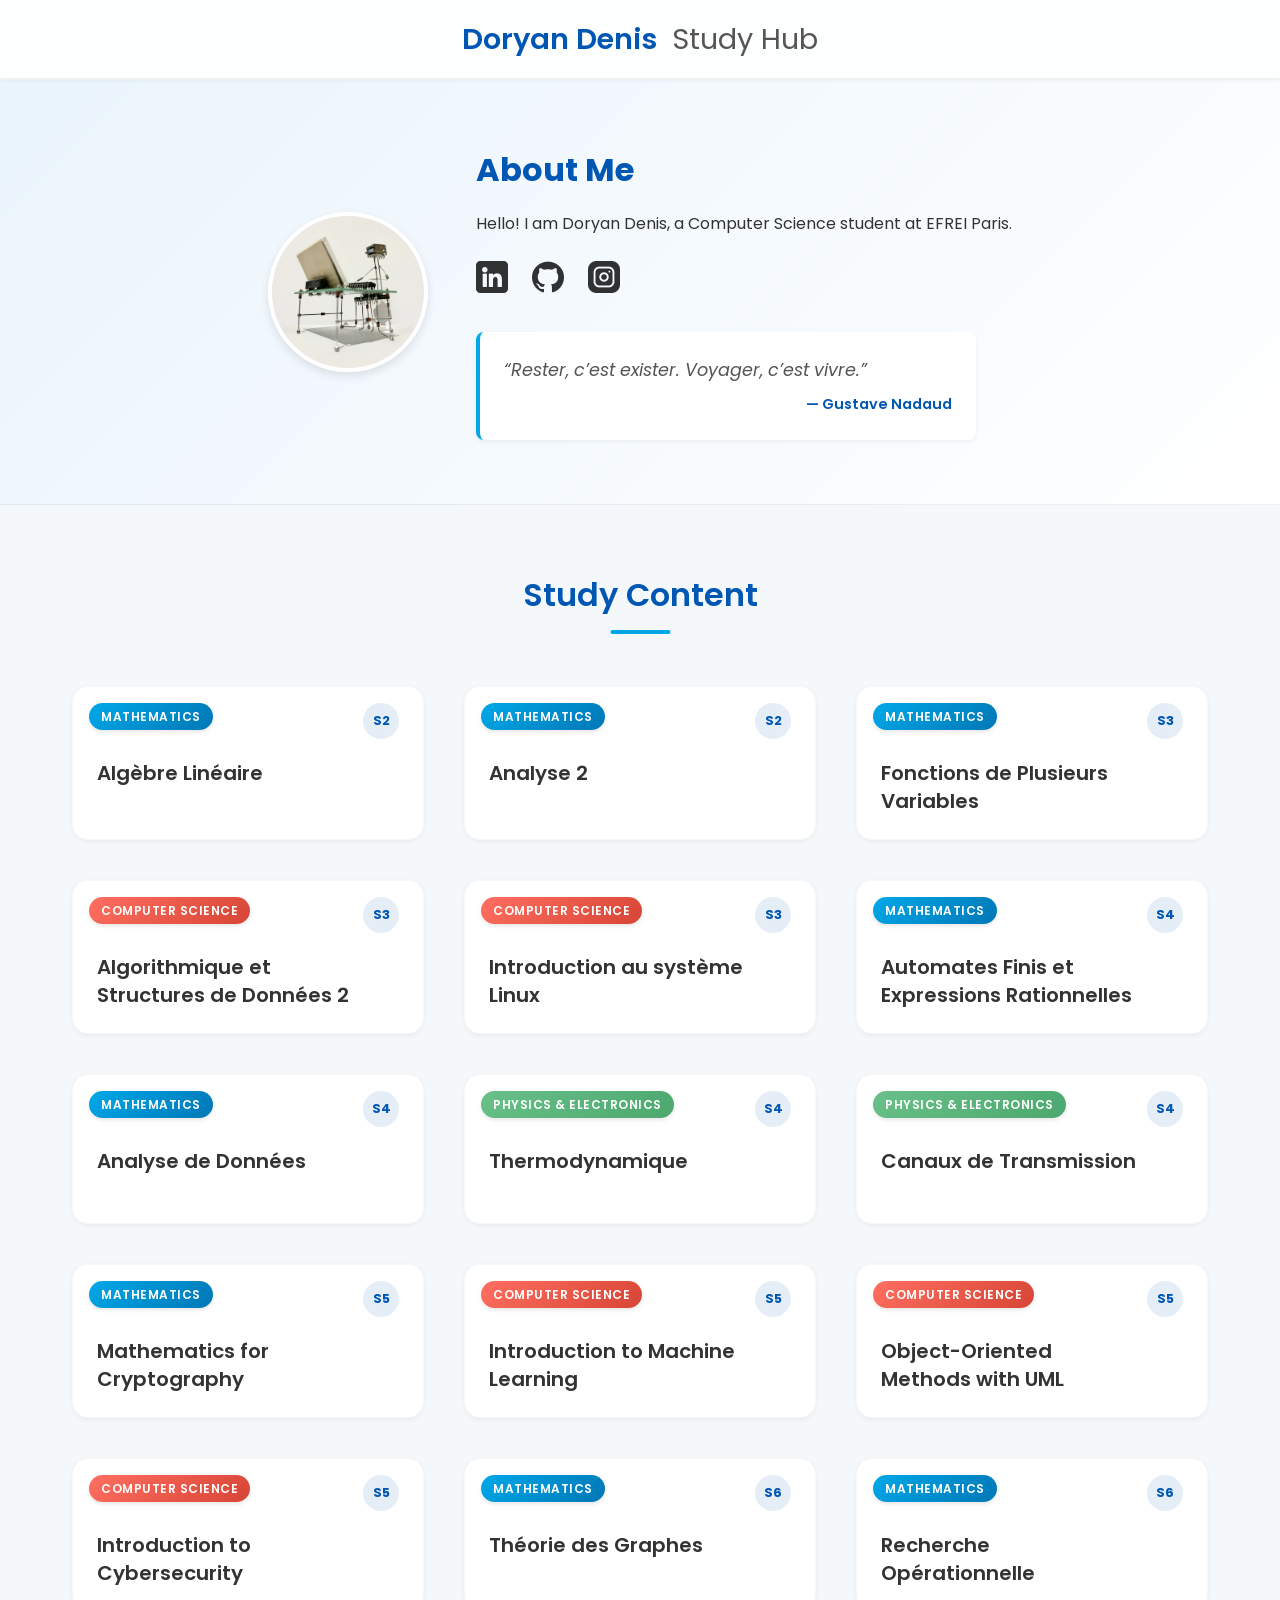
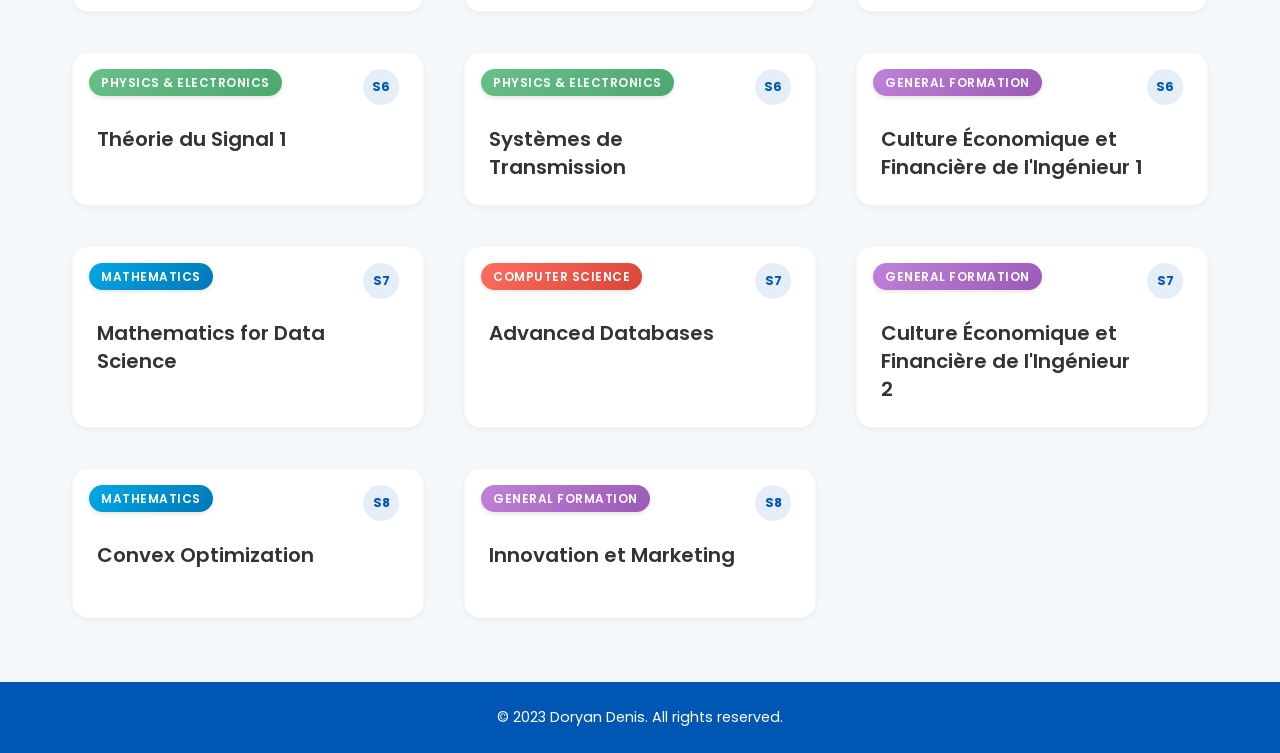
==== index.html @ 66ae6e3f "feat: ajouter la page "Systèmes de Transmission" avec des fiches méthodes et formulaire" ====
<!DOCTYPE html>
<html lang="en">

<head>
    <meta charset="UTF-8">
    <meta name="viewport" content="width=device-width, initial-scale=1.0">
    <title>Doryan Denis | Study Hub</title>
    <link href="https://fonts.googleapis.com/css2?family=Poppins:wght@400;600&display=swap" rel="stylesheet">
    <link rel="stylesheet" href="css/base.css">
    <link rel="stylesheet" href="css/header-footer.css">
    <link rel="stylesheet" href="css/home.css">
    <link rel="icon" type="image/png" href="icons/icon.png">
</head>

<body>
    <!-- Header -->
    <header>
        <h1>
            <a href="index.html" class="header-link">Doryan Denis</a>
            <span> Study Hub</span>
        </h1>
    </header>

    <!-- Main Content Wrapper -->
    <div class="content-wrapper">
        <section class="section about-section">
            <img src="profile-photo.png" alt="Doryan Denis" class="profile-photo">
            <div class="info">
                <h2>About Me</h2>
                <p>Hello! I am Doryan Denis, a Computer Science student at EFREI Paris.</p>
                <div class="social-icons">
                    <a href="https://www.linkedin.com/in/doryan-denis-75b641251/" target="_blank">
                        <img src="icons/linkedin.png" alt="LinkedIn Icon" class="social-icon">
                    </a>
                    <a href="https://github.com/DorDNS" target="_blank">
                        <img src="icons/github.png" alt="GitHub Icon" class="social-icon">
                    </a>
                    <a href="https://www.instagram.com/dor_dns/" target="_blank">
                        <img src="icons/instagram.png" alt="Instagram Icon" class="social-icon">
                    </a>
                </div>
                <div class="quote-container">
                    <p class="quote">“Rester, c’est exister. Voyager, c’est vivre.”</p>
                    <span class="quote-author">— Gustave Nadaud</span>
                </div>
            </div>
        </section>

        <section class="section study-section">
            <h2 style="text-align: center; margin-bottom: 20px;">Study Content</h2>
            <div class="study-cards">
                <!-- Mathematics Section -->
                <div class="study-card">
                    <div class="category-label category-math">Mathematics</div>
                    <span class="semester">S2</span>
                    <div class="content">
                        <h3>Algèbre Linéaire</h3>
                    </div>
                    <a href="pdf/sm202.pdf" target="_blank" class="card-link"></a>
                </div>
                <div class="study-card">
                    <div class="category-label category-math">Mathematics</div>
                    <span class="semester">S2</span>
                    <div class="content">
                        <h3>Analyse 2</h3>
                    </div>
                    <a href="pdf/sm201.pdf" target="_blank" class="card-link"></a>
                </div>
                <div class="study-card">
                    <div class="category-label category-math">Mathematics</div>
                    <span class="semester">S3</span>
                    <div class="content">
                        <h3>Fonctions de Plusieurs Variables</h3>
                    </div>
                    <a href="pdf/sm302.pdf" target="_blank" class="card-link"></a>
                </div>
                <div class="study-card">
                    <div class="category-label category-cs">Computer Science</div>
                    <span class="semester">S3</span>
                    <div class="content">
                        <h3>Algorithmique et Structures de Données 2</h3>
                    </div>
                    <a href="https://dordns.github.io/algo-sdd2/" target="_blank" class="card-link"></a>
                </div>
                <div class="study-card">
                    <div class="category-label category-cs">Computer Science</div>
                    <span class="semester">S3</span>
                    <div class="content">
                        <h3>Introduction au système Linux</h3>
                    </div>
                    <a href="https://dordns.github.io/cours-linux/" target="_blank" class="card-link"></a>
                </div>
                <div class="study-card">
                    <div class="category-label category-math">Mathematics</div>
                    <span class="semester">S4</span>
                    <div class="content">
                        <h3>Automates Finis et Expressions Rationnelles</h3>
                    </div>
                    <a href="pdf/sm402.pdf" target="_blank" class="card-link"></a>
                </div>
                <div class="study-card">
                    <div class="category-label category-math">Mathematics</div>
                    <span class="semester">S4</span>
                    <div class="content">
                        <h3>Analyse de Données</h3>
                    </div>
                    <a href="pdf/sm403.pdf" target="_blank" class="card-link"></a>
                </div>
                <div class="study-card">
                    <div class="category-label category-phy">Physics & Electronics</div>
                    <span class="semester">S4</span>
                    <div class="content">
                        <h3>Thermodynamique</h3>
                    </div>
                    <a href="pdf/sp402.pdf" target="_blank" class="card-link"></a>
                </div>
                <div class="study-card">
                    <div class="category-label category-phy">Physics & Electronics</div>
                    <span class="semester">S4</span>
                    <div class="content">
                        <h3>Canaux de Transmission</h3>
                    </div>
                    <a href="pdf/te403.pdf" target="_blank" class="card-link"></a>
                </div>
                <div class="study-card">
                    <div class="category-label category-math">Mathematics</div>
                    <span class="semester">S5</span>
                    <div class="content">
                        <h3>Mathematics for Cryptography</h3>
                    </div>
                    <a href="pdf/sm503m.pdf" target="_blank" class="card-link"></a>
                </div>
                <div class="study-card">
                    <div class="category-label category-cs">Computer Science</div>
                    <span class="semester">S5</span>
                    <div class="content">
                        <h3>Introduction to Machine Learning</h3>
                    </div>
                    <a href="https://hackmd.io/@DorDNS/SkxwnuaVyx" target="_blank" class="card-link"></a>
                </div>
                <div class="study-card">
                    <div class="category-label category-cs">Computer Science</div>
                    <span class="semester">S5</span>
                    <div class="content">
                        <h3>Object-Oriented Methods with UML</h3>
                    </div>
                    <a href="pdf/ti515m.pdf" target="_blank" class="card-link"></a>
                </div>
                <div class="study-card">
                    <div class="category-label category-cs">Computer Science</div>
                    <span class="semester">S5</span>
                    <div class="content">
                        <h3>Introduction to Cybersecurity</h3>
                    </div>
                    <a href="ti530m.html" class="card-link"></a>
                </div>
                <div class="study-card">
                    <div class="category-label category-math">Mathematics</div>
                    <span class="semester">S6</span>
                    <div class="content">
                        <h3>Théorie des Graphes</h3>
                    </div>
                    <a href="pdf/sm601.pdf" target="_blank" class="card-link"></a>
                </div>
                <div class="study-card">
                    <div class="category-label category-math">Mathematics</div>
                    <span class="semester">S6</span>
                    <div class="content">
                        <h3>Recherche Opérationnelle</h3>
                    </div>
                    <a href="pdf/sm602.pdf" target="_blank" class="card-link"></a>
                </div>
                <div class="study-card">
                    <div class="category-label category-phy">Physics & Electronics</div>
                    <span class="semester">S6</span>
                    <div class="content">
                        <h3>Théorie du Signal 1</h3>
                    </div>
                    <a href="pdf/te601.pdf" target="_blank" class="card-link"></a>
                </div>
                <div class="study-card">
                    <div class="category-label category-phy">Physics & Electronics</div>
                    <span class="semester">S6</span>
                    <div class="content">
                        <h3>Systèmes de Transmission</h3>
                    </div>
                    <a href="te609.html" class="card-link"></a>
                </div>
                <div class="study-card">
                    <div class="category-label category-gf">General Formation</div>
                    <span class="semester">S6</span>
                    <div class="content">
                        <h3>Culture Économique et Financière de l'Ingénieur 1</h3>
                    </div>
                    <a href="pdf/fe607.pdf" target="_blank" class="card-link"></a>
                </div>
                <div class="study-card">
                    <div class="category-label category-math">Mathematics</div>
                    <span class="semester">S7</span>
                    <div class="content">
                        <h3>Mathematics for Data Science</h3>
                    </div>
                    <a href="st2mds.html" class="card-link"></a>
                </div>
                <div class="study-card">
                    <div class="category-label category-cs">Computer Science</div>
                    <span class="semester">S7</span>
                    <div class="content">
                        <h3>Advanced Databases</h3>
                    </div>
                    <a href="pdf/st2adb.pdf" target="_blank" class="card-link"></a>
                </div>
                <div class="study-card">
                    <div class="category-label category-gf">General Formation</div>
                    <span class="semester">S7</span>
                    <div class="content">
                        <h3>Culture Économique et Financière de l'Ingénieur 2</h3>
                    </div>
                    <a href="pdf/fe2gfi2.pdf" target="_blank" class="card-link"></a>
                </div>
                <div class="study-card">
                    <div class="category-label category-math">Mathematics</div>
                    <span class="semester">S8</span>
                    <div class="content">
                        <h3>Convex Optimization</h3>
                    </div>
                    <a href="pdf/st2cxo.pdf" target="_blank" class="card-link"></a>
                </div>
                <div class="study-card">
                    <div class="category-label category-gf">General Formation</div>
                    <span class="semester">S8</span>
                    <div class="content">
                        <h3>Innovation et Marketing</h3>
                    </div>
                    <a href="innov-marketing.html" class="card-link"></a>
                </div>
        </section>
    </div>

    <!-- Footer -->
    <footer>
        <p>&copy; 2023 Doryan Denis. All rights reserved.</p>
    </footer>
    <script src="js/scripts.js"></script>
</body>

</html>
---- css/base.css ----
/* Global Reset */
*,
*::before,
*::after {
    box-sizing: border-box;
}

:root {
    /* Color Palette */
    --primary-color: #0056b3;
    --primary-hover: #004494;
    --secondary-color: #00a8e8;
    --accent-color: #ffcc00;
    --text-color: #333333;
    --text-light: #555555;
    --bg-color: #f4f8fb;
    --card-bg: #ffffff;
    --shadow-sm: 0 2px 5px rgba(0, 0, 0, 0.05);
    --shadow-md: 0 4px 10px rgba(0, 0, 0, 0.1);
    --shadow-lg: 0 10px 20px rgba(0, 0, 0, 0.15);
    --font-main: 'Poppins', sans-serif;
    --transition-speed: 0.3s;
}

html,
body {
    margin: 0;
    padding: 0;
    font-family: var(--font-main);
    line-height: 1.6;
    color: var(--text-color);
    background-color: var(--bg-color);
    -webkit-font-smoothing: antialiased;
    -moz-osx-font-smoothing: grayscale;
}

/* Links */
a {
    color: inherit;
    text-decoration: none;
    transition: color var(--transition-speed);
}

a:hover {
    color: var(--primary-color);
}

/* Utility Classes */
.flex-center {
    display: flex;
    justify-content: center;
    align-items: center;
}

/* Global Card Styles */
.study-cards {
    display: grid;
    grid-template-columns: repeat(auto-fit, minmax(280px, 1fr));
    gap: 2.5rem;
    margin-top: 2rem;
}

.study-card {
    background: var(--card-bg);
    border-radius: 16px;
    box-shadow: var(--shadow-sm);
    overflow: hidden;
    position: relative;
    transition: all var(--transition-speed);
    padding-top: 3rem;
    /* Added space for category label */
    border: 1px solid rgba(0, 0, 0, 0.03);
}

.study-card:hover {
    transform: translateY(-8px);
    box-shadow: var(--shadow-lg);
}

/* Category Label */
.category-label {
    position: absolute;
    top: 1rem;
    left: 1rem;
    padding: 4px 12px;
    font-size: 0.75rem;
    font-weight: 600;
    text-transform: uppercase;
    letter-spacing: 0.5px;
    color: #fff;
    background: var(--secondary-color);
    border-radius: 20px;
    z-index: 1;
    box-shadow: 0 2px 4px rgba(0, 0, 0, 0.1);
}

.category-math {
    background: linear-gradient(135deg, #00a8e8, #0077b6);
}

.category-cs {
    background: linear-gradient(135deg, #ff6f61, #d64535);
}

.category-phy {
    background: linear-gradient(135deg, #69c089, #4ca86e);
}

.category-gf {
    background: linear-gradient(135deg, #c083d8, #9b59b6);
}

.study-card .content {
    display: flex;
    /* Enables flexbox */
    align-items: flex-start;
    justify-content: space-between;
    padding: 1.5rem;
    position: relative;
    /* Ensures proper positioning for absolute elements */
    min-height: 100px;
}

.study-card .content h3 {
    margin: 0;
    /* Removes default margins */
    font-size: 1.25rem;
    font-weight: 600;
    text-align: left;
    word-wrap: break-word;
    /* Ensures long titles wrap instead of overlapping */
    color: var(--text-color);
    line-height: 1.4;
    padding-right: 2.5rem;
    /* Make space for the semester badge */
}

.study-card .semester {
    position: absolute;
    top: 1rem;
    right: 1.5rem;
    background: rgba(0, 86, 179, 0.1);
    color: var(--primary-color);
    border-radius: 50%;
    width: 36px;
    height: 36px;
    display: flex;
    align-items: center;
    justify-content: center;
    font-size: 0.8rem;
    font-weight: 700;
    z-index: 2;
    /* Ensures it stays on top */
}

/* Response Images */
img {
    max-width: 100%;
    height: auto;
}

/* Mobile Adjustments */
@media (max-width: 550px) {

    /* Increased breakpoint for better safety */
    .study-cards {
        grid-template-columns: 1fr;
        /* Force single column on smaller screens */
        gap: 1.5rem;
        padding-right: 5px;
        /* Prevention of edge touching */
    }

    .category-label {
        font-size: 0.65rem;
        padding: 3px 10px;
    }

    .study-card .semester {
        width: 30px;
        height: 30px;
        font-size: 0.7rem;
        top: 0.8rem;
        /* Slight adjustment */
        right: 0.8rem;
    }
}

/* Make the card clickable */
.card-link {
    position: absolute;
    top: 0;
    left: 0;
    right: 0;
    bottom: 0;
    z-index: 2;
}
---- css/header-footer.css ----
/* Ensure body and html take the full height of the viewport */
html,
body {
    height: 100%;
    margin: 0;
    display: flex;
    flex-direction: column;
    /* Arrange body children in a column */
}

/* Main content wrapper to stretch and push footer down */
.content-wrapper {
    flex: 1;
    /* Pushes the footer to the bottom */
    padding-top: 80px;
    /* Offset for fixed header */
}

header {
    background: rgba(255, 255, 255, 0.8);
    /* Glassmorphism base */
    backdrop-filter: blur(10px);
    /* Blur effect */
    -webkit-backdrop-filter: blur(10px);
    /* Safari support */
    color: var(--primary-color);
    padding: 1rem 0;
    text-align: center;
    font-family: var(--font-main);
    box-shadow: var(--shadow-sm);
    position: fixed;
    /* Sticky header */
    top: 0;
    left: 0;
    width: 100%;
    z-index: 1000;
    transition: background 0.3s, box-shadow 0.3s;
}

header h1 {
    font-size: 1.8rem;
    font-weight: 600;
    margin: 0;
    color: var(--primary-color);
}

header h1 span {
    font-weight: 400;
    display: inline-block;
    margin-left: 0.5rem;
    color: var(--text-light);
}

.header-link {
    color: inherit;
    text-decoration: none;
    transition: color var(--transition-speed);
}

.header-link:hover {
    color: var(--primary-hover);
}

@media (max-width: 480px) {
    header {
        padding: 0.8rem 0;
    }

    header h1 {
        font-size: 1.4rem;
    }
}


footer {
    background: var(--primary-color);
    color: #fff;
    text-align: center;
    padding: 1.5rem 0;
    margin-top: auto;
    font-size: 0.9rem;
    position: relative;
}
---- css/home.css ----
/* General Reset */
body,
h1,
h2,
h3,
p,
img,
a {
    margin: 0;
    padding: 0;
    box-sizing: border-box;
}

/* Body Styling */
body {
    font-family: var(--font-main);
    line-height: 1.6;
    color: var(--text-color);
    background-color: var(--bg-color);
    margin: 0;
    display: flex;
    flex-direction: column;
    min-height: 100vh;
}


/* About Section */
.about-section {
    display: flex;
    align-items: center;
    justify-content: center;
    padding: 4rem 2rem;
    background: linear-gradient(135deg, #eaf4fc 0%, #ffffff 100%);
    border-bottom: 1px solid rgba(0, 0, 0, 0.05);
    animation: fadeIn 1s ease-out;
}

/* Profile photo styling (specific) */
.profile-photo {
    width: 160px;
    height: 160px;
    border-radius: 50%;
    margin-right: 3rem;
    box-shadow: var(--shadow-md);
    border: 4px solid #fff;
    transition: transform var(--transition-speed);
}

.profile-photo:hover {
    transform: scale(1.05);
}


.about-section .info {
    max-width: 600px;
}

.about-section h2 {
    font-size: 2rem;
    margin-bottom: 1rem;
    color: var(--primary-color);
}

/* Social Icons Container */
.social-icons {
    display: flex;
    gap: 1.5rem;
    /* Space between icons */
    margin-top: 1.5rem;
}

/* Social Icon Images */
.social-icon {
    width: 32px;
    /* Fixed width */
    height: 32px;
    /* Fixed height */
    object-fit: contain;
    /* Ensure the content fits inside the square */
    background: transparent;
    /* Ensure no background styling is applied */
    transition: transform var(--transition-speed), filter var(--transition-speed);
    opacity: 0.8;
}

/* Hover Effect */
.social-icon:hover {
    transform: translateY(-3px);
    /* Slight lift effect */
    filter: brightness(1.1);
    opacity: 1;
}


/* Quote Container Styling */
.quote-container {
    margin-top: 2rem;
    padding: 1.5rem;
    background-color: #fff;
    border-left: 4px solid var(--secondary-color);
    border-radius: 8px;
    font-family: var(--font-main);
    box-shadow: var(--shadow-sm);
    max-width: 500px;
}

.quote-container .quote {
    margin: 0;
    font-size: 1.1rem;
    font-style: italic;
    color: var(--text-light);
    line-height: 1.6;
}

.quote-container .quote-author {
    display: block;
    text-align: right;
    margin-top: 0.5rem;
    font-size: 0.9rem;
    font-weight: 600;
    color: var(--primary-color);
}


/* Study Section */
.study-section {
    flex: 1;
    padding: 4rem 2rem;
    max-width: 1200px;
    margin: 0 auto;
    width: 100%;
    animation: slideUp 1s ease-out;
}

.study-section h2 {
    color: var(--primary-color);
    text-align: center;
    margin-bottom: 3rem;
    font-weight: 600;
    font-size: 2rem;
    position: relative;
    display: inline-block;
    left: 50%;
    transform: translateX(-50%);
}

.study-section h2::after {
    content: '';
    display: block;
    width: 60px;
    height: 4px;
    background: var(--secondary-color);
    margin: 10px auto 0;
    border-radius: 2px;
}

/* Animations */
@keyframes fadeIn {
    from {
        opacity: 0;
    }

    to {
        opacity: 1;
    }
}

@keyframes slideUp {
    from {
        opacity: 0;
        transform: translateY(20px);
    }

    to {
        opacity: 1;
        transform: translateY(0);
    }
}

/* Responsive Adjustments */
@media (max-width: 768px) {
    .about-section {
        flex-direction: column;
        text-align: center;
        padding: 3rem 1.5rem;
    }

    .study-section {
        padding: 2rem 1rem;
    }

    .profile-photo {
        margin-right: 0;
        margin-bottom: 1.5rem;
    }

    .social-icons {
        justify-content: center;
    }

    .quote-container {
        margin: 2rem auto 0;
    }
}
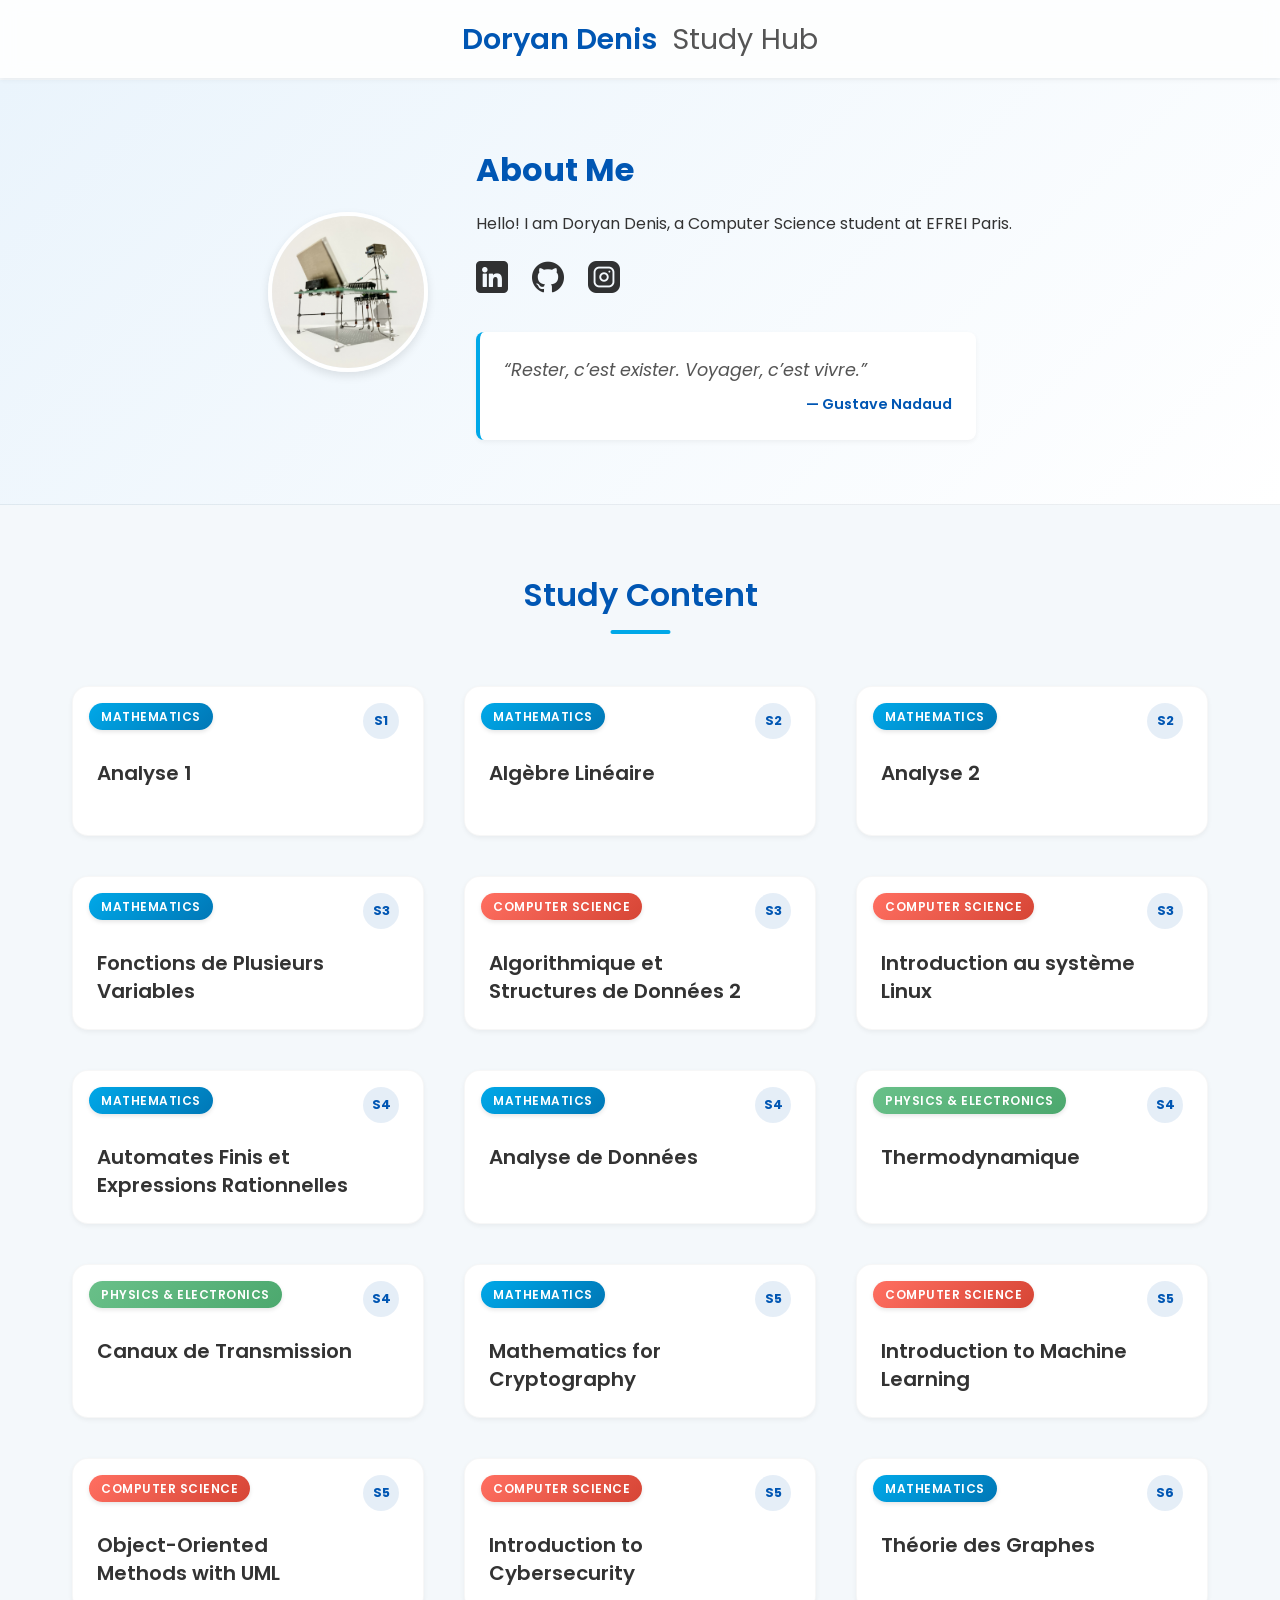
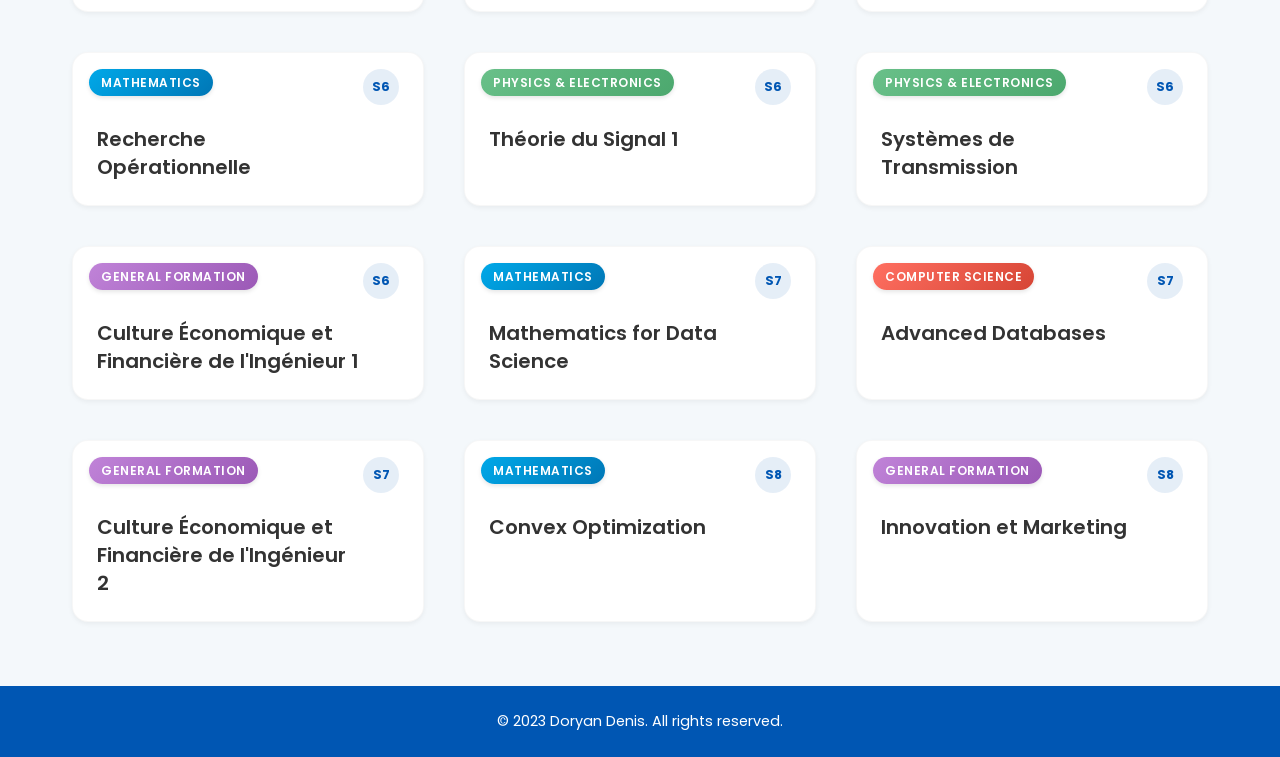
==== commit ead618db: "feat: ajouter la section "Analyse 1" en Mathématiques avec lien vers le PDF" ====
--- a/index.html
+++ b/index.html
@@ -50,6 +50,14 @@
             <h2 style="text-align: center; margin-bottom: 20px;">Study Content</h2>
             <div class="study-cards">
                 <!-- Mathematics Section -->
+                 <div class="study-card">
+                    <div class="category-label category-math">Mathematics</div>
+                    <span class="semester">S1</span>
+                    <div class="content">
+                        <h3>Analyse 1</h3>
+                    </div>
+                    <a href="pdf/sm101.pdf" target="_blank" class="card-link"></a>
+                </div>
                 <div class="study-card">
                     <div class="category-label category-math">Mathematics</div>
                     <span class="semester">S2</span>
@@ -104,7 +112,7 @@
                     <div class="content">
                         <h3>Analyse de Données</h3>
                     </div>
-                    <a href="pdf/sm403.pdf" target="_blank" class="card-link"></a>
+                    <a href="sm403.html" class="card-link"></a>
                 </div>
                 <div class="study-card">
                     <div class="category-label category-phy">Physics & Electronics</div>
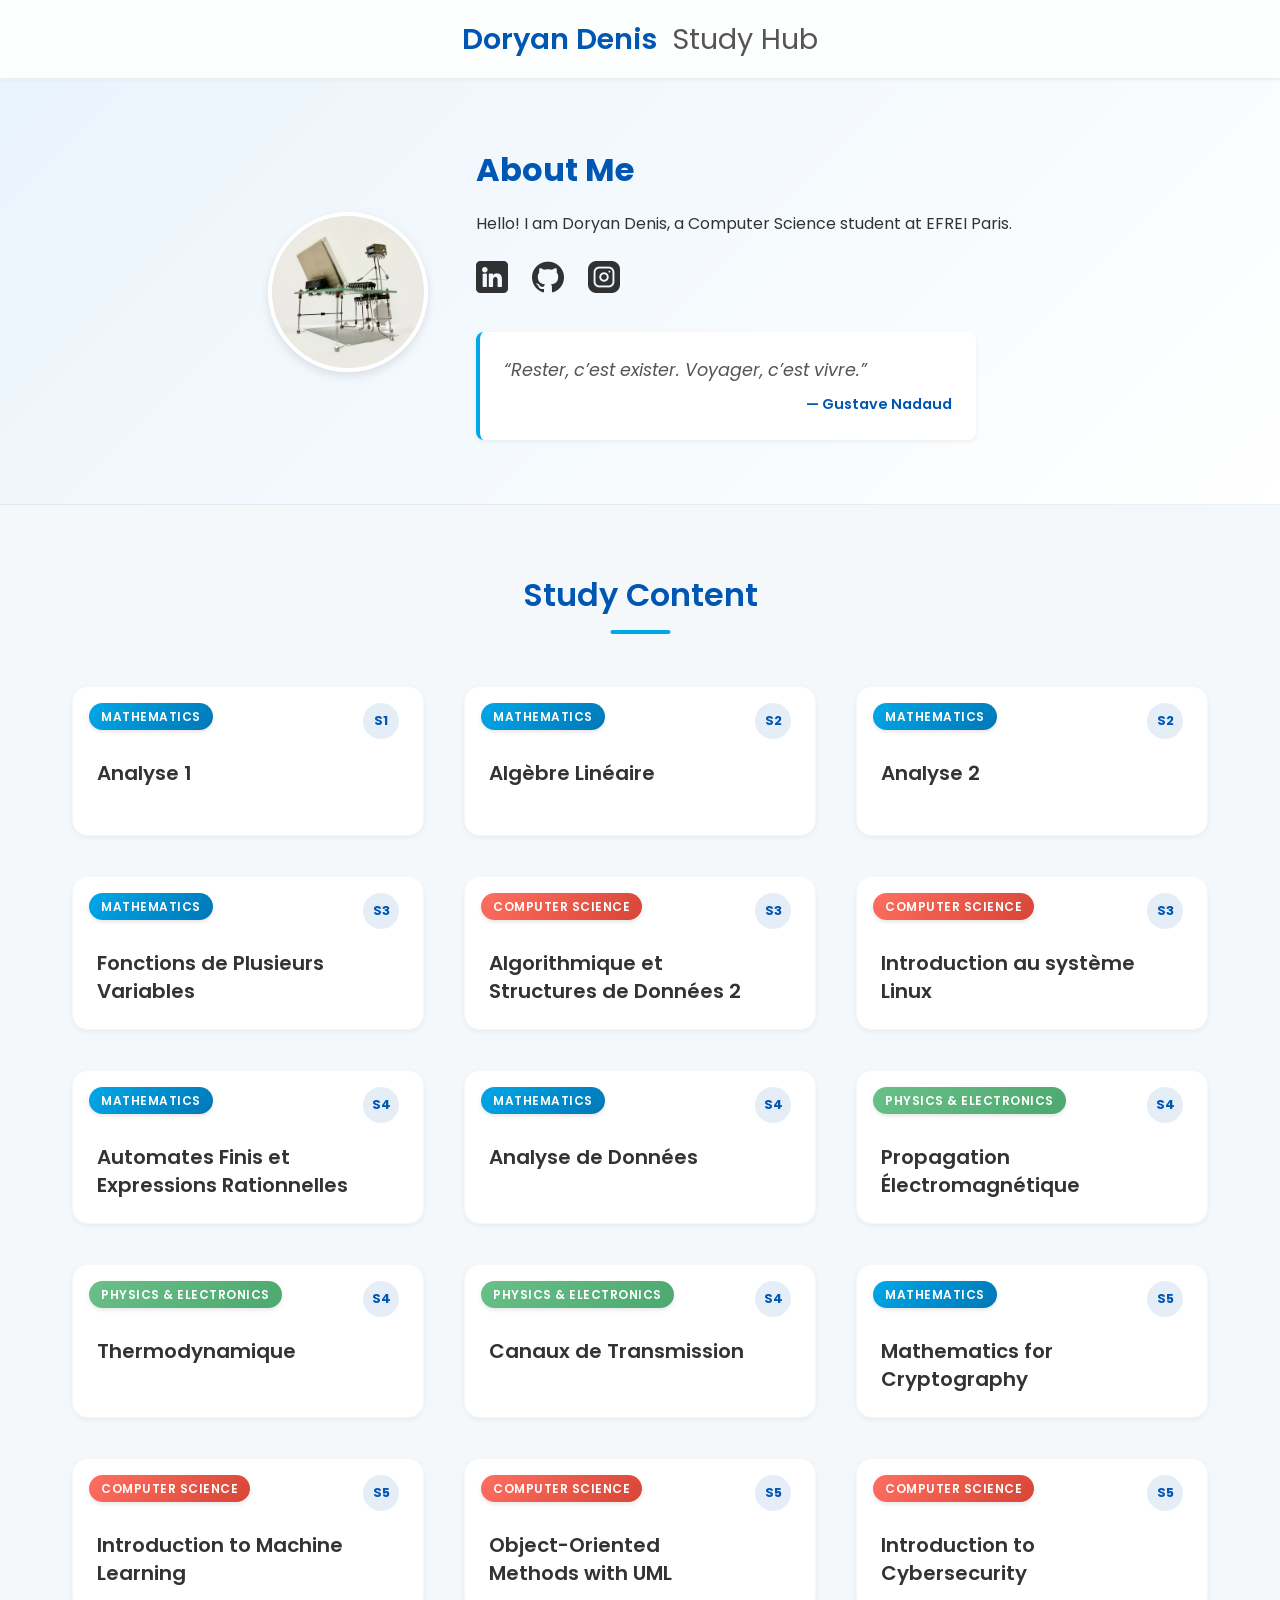
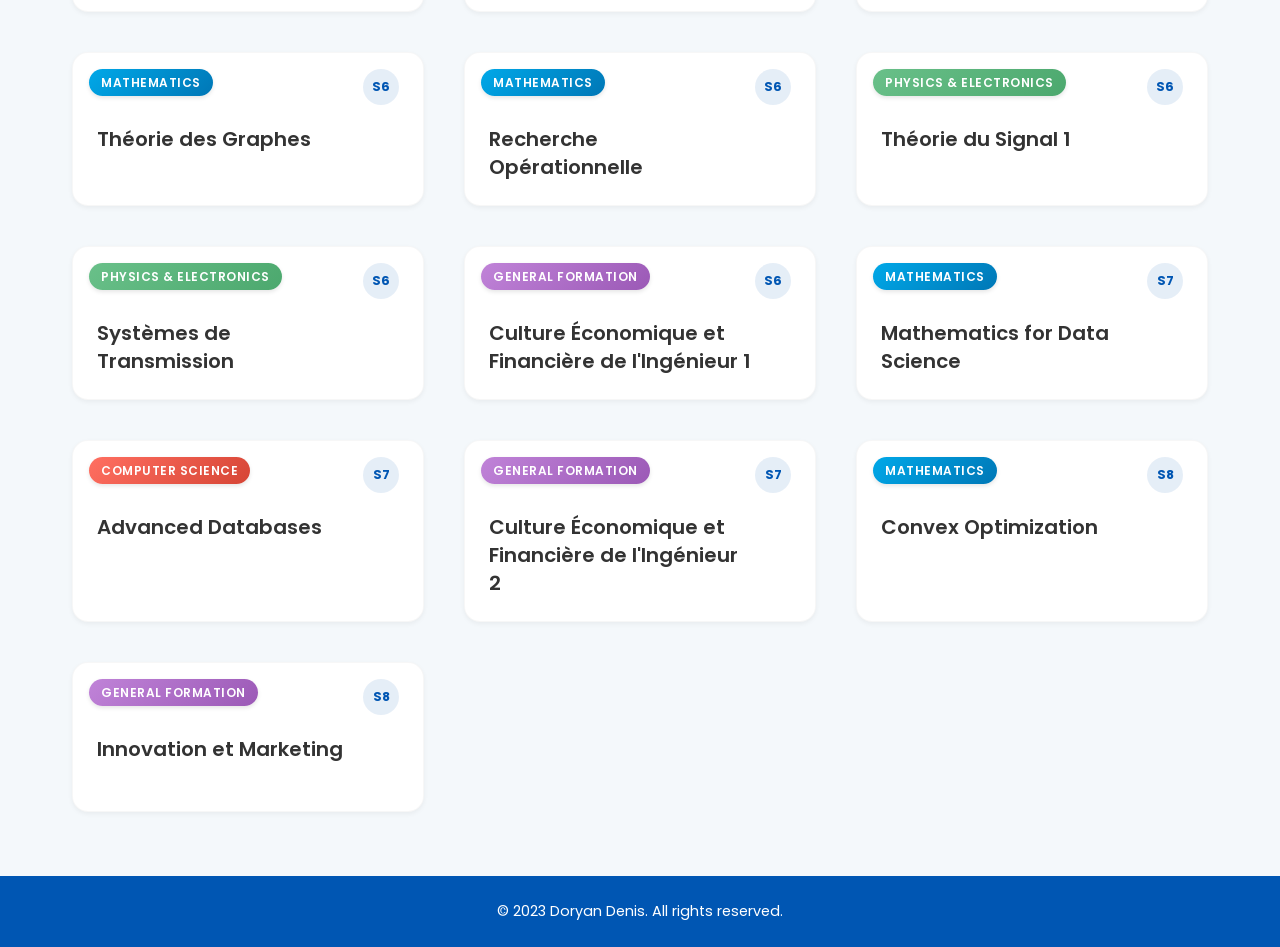
==== commit 3378da4f: "feat: ajouter une carte d'étude pour "Propagation Électromagnétique" en Physique avec lien vers le P" ====
--- a/index.html
+++ b/index.html
@@ -118,6 +118,14 @@
                     <div class="category-label category-phy">Physics & Electronics</div>
                     <span class="semester">S4</span>
                     <div class="content">
+                        <h3>Propagation Électromagnétique</h3>
+                    </div>
+                    <a href="pdf/sp401.pdf" target="_blank" class="card-link"></a>
+                </div>
+                <div class="study-card">
+                    <div class="category-label category-phy">Physics & Electronics</div>
+                    <span class="semester">S4</span>
+                    <div class="content">
                         <h3>Thermodynamique</h3>
                     </div>
                     <a href="pdf/sp402.pdf" target="_blank" class="card-link"></a>
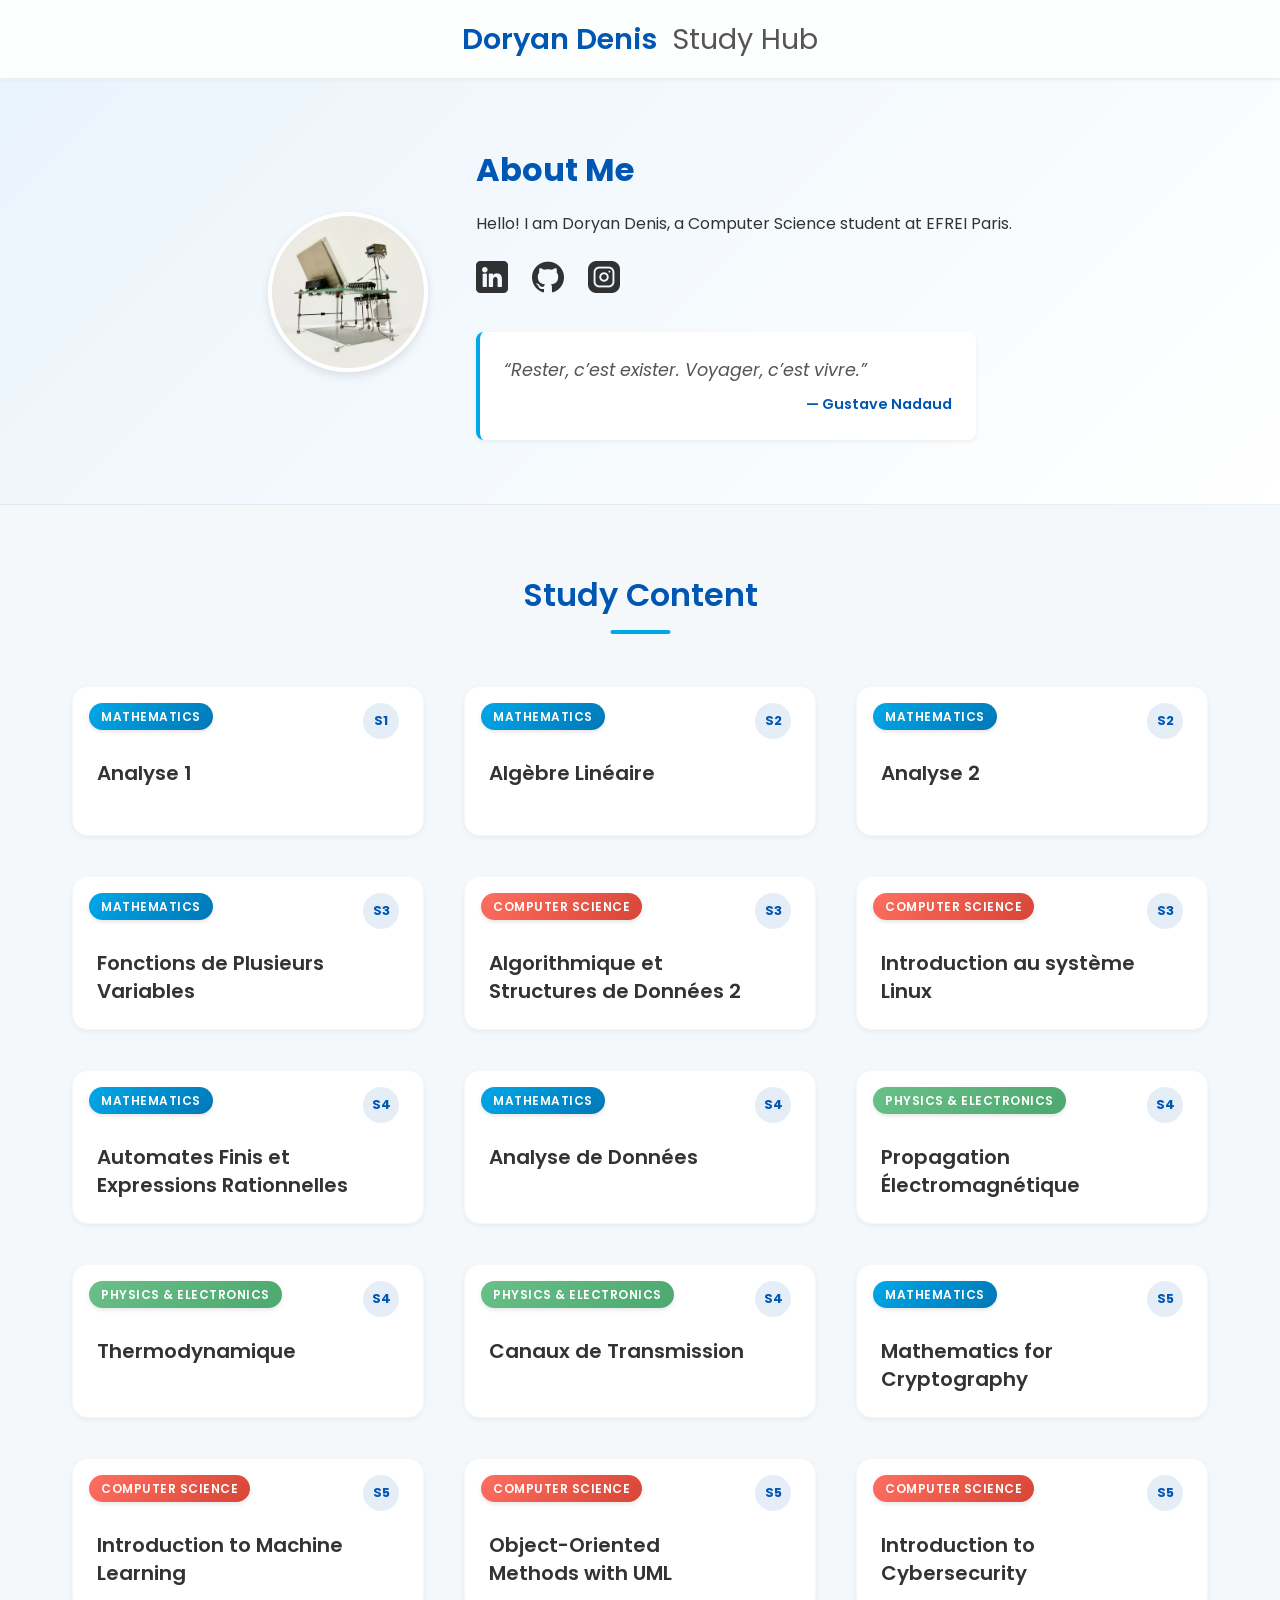
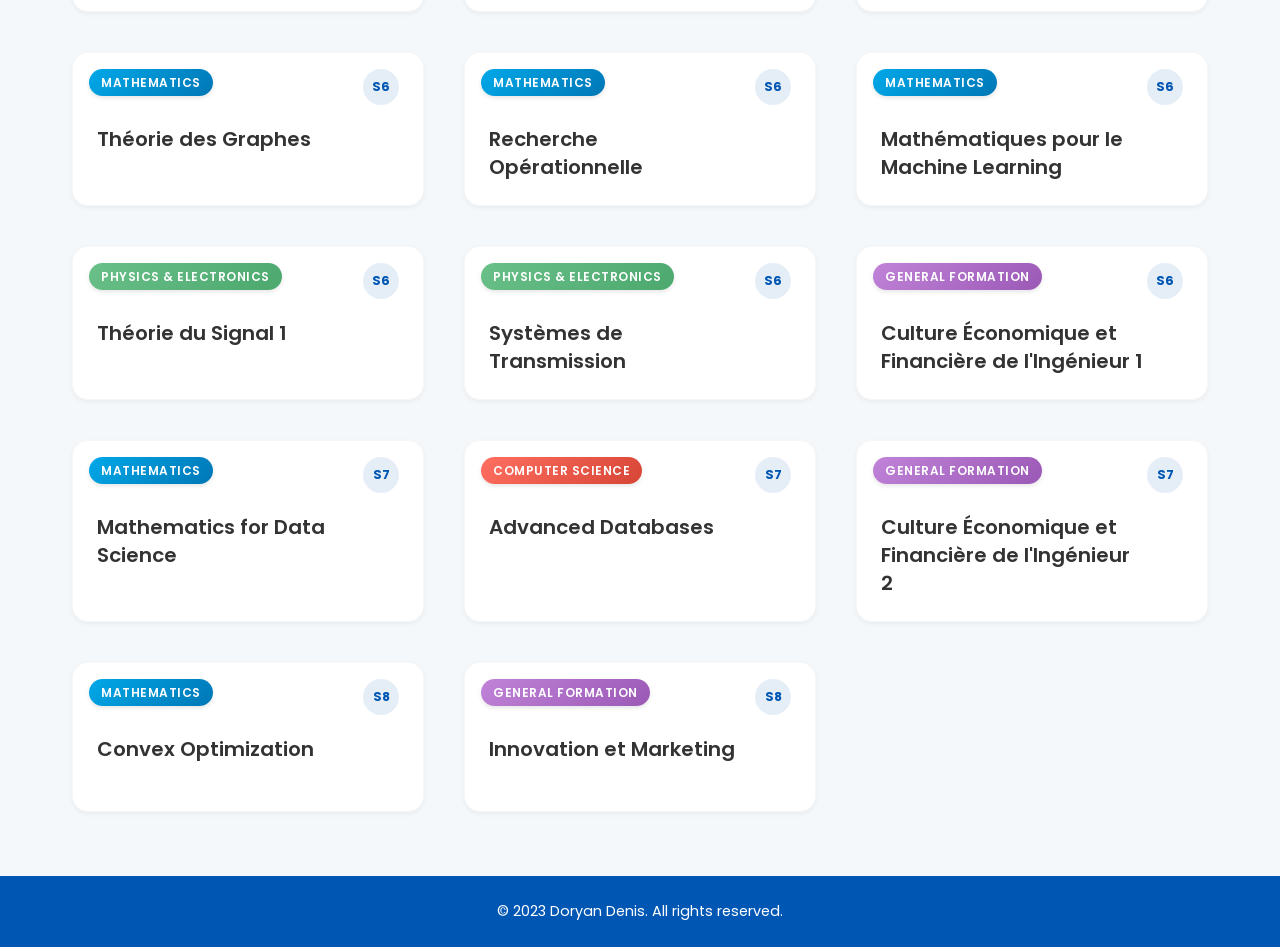
==== commit 3d7695dd: "feat: ajouter une carte d'étude pour "Mathématiques pour le Machine Learning" avec lien vers le PDF" ====
--- a/index.html
+++ b/index.html
@@ -187,6 +187,14 @@
                     <a href="pdf/sm602.pdf" target="_blank" class="card-link"></a>
                 </div>
                 <div class="study-card">
+                    <div class="category-label category-math">Mathematics</div>
+                    <span class="semester">S6</span>
+                    <div class="content">
+                        <h3>Mathématiques pour le Machine Learning</h3>
+                    </div>
+                    <a href="pdf/sm604.pdf" target="_blank" class="card-link"></a>
+                </div>
+                <div class="study-card">
                     <div class="category-label category-phy">Physics & Electronics</div>
                     <span class="semester">S6</span>
                     <div class="content">
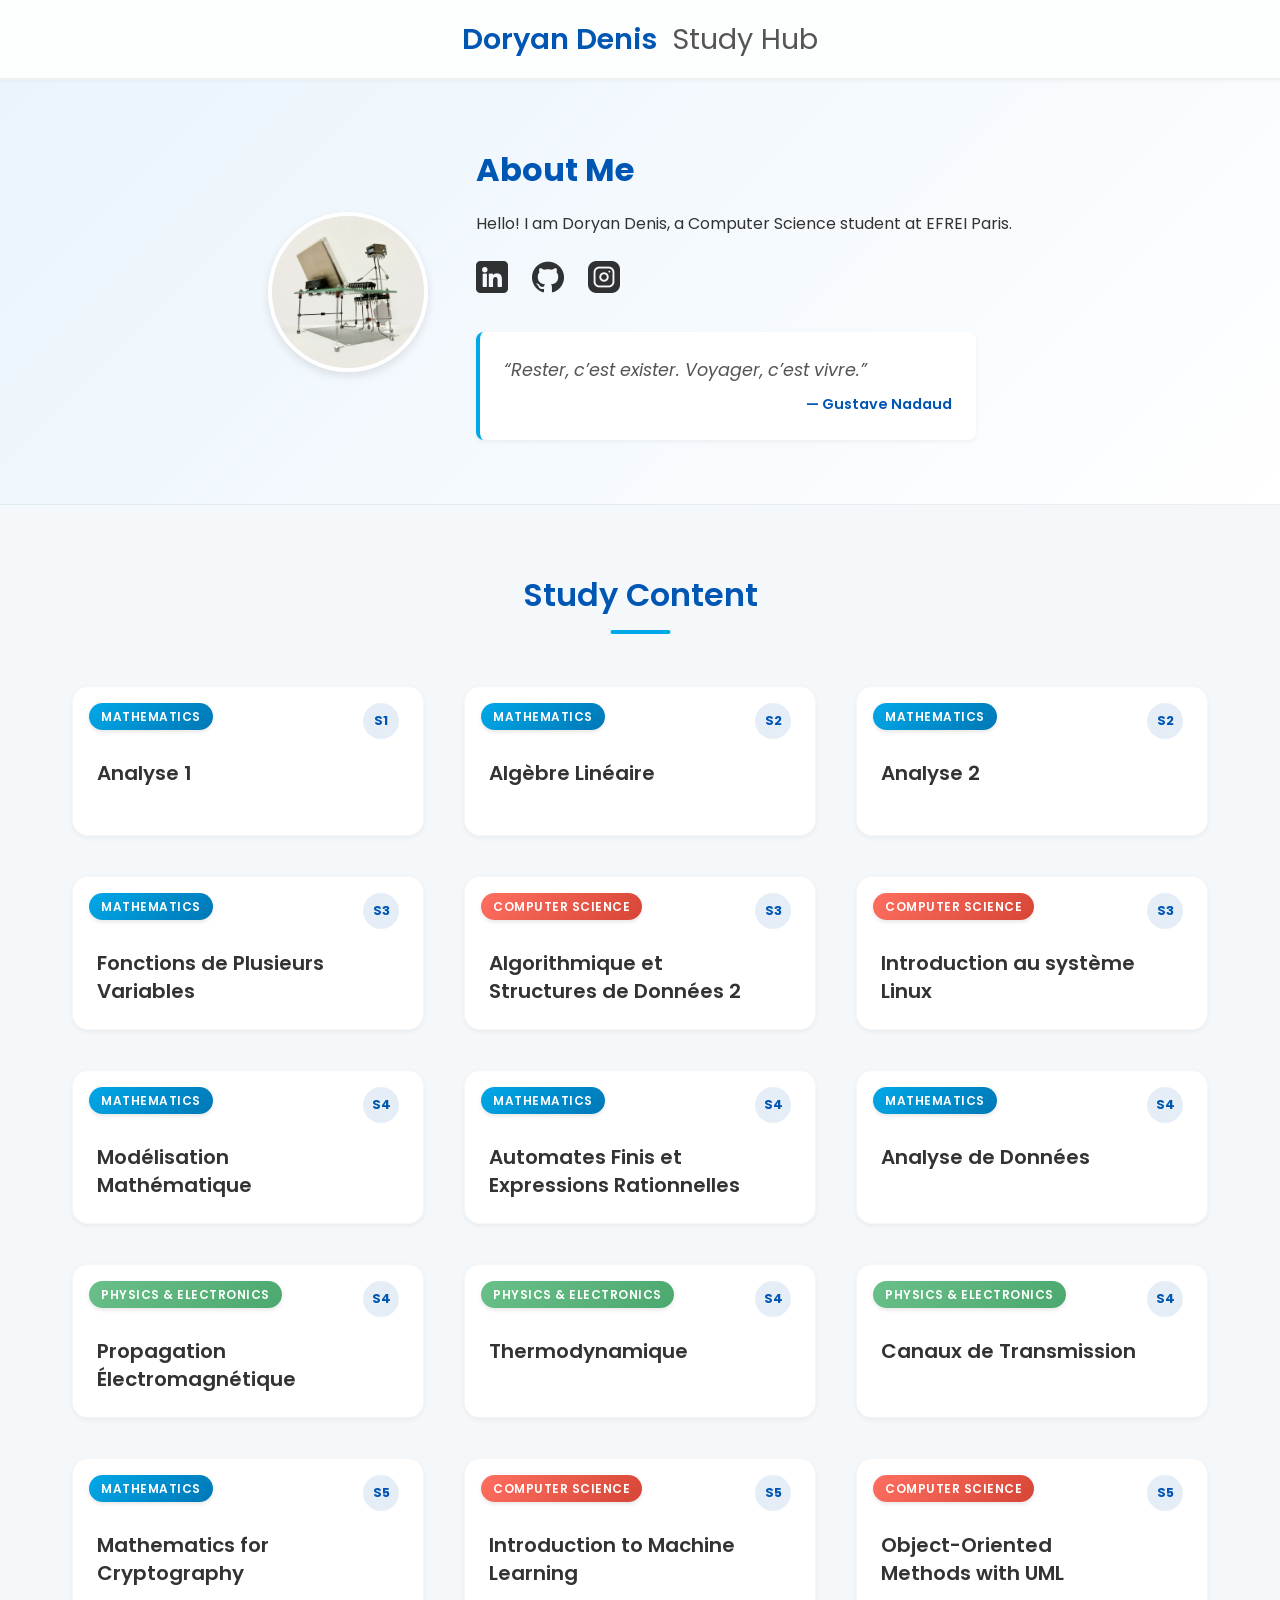
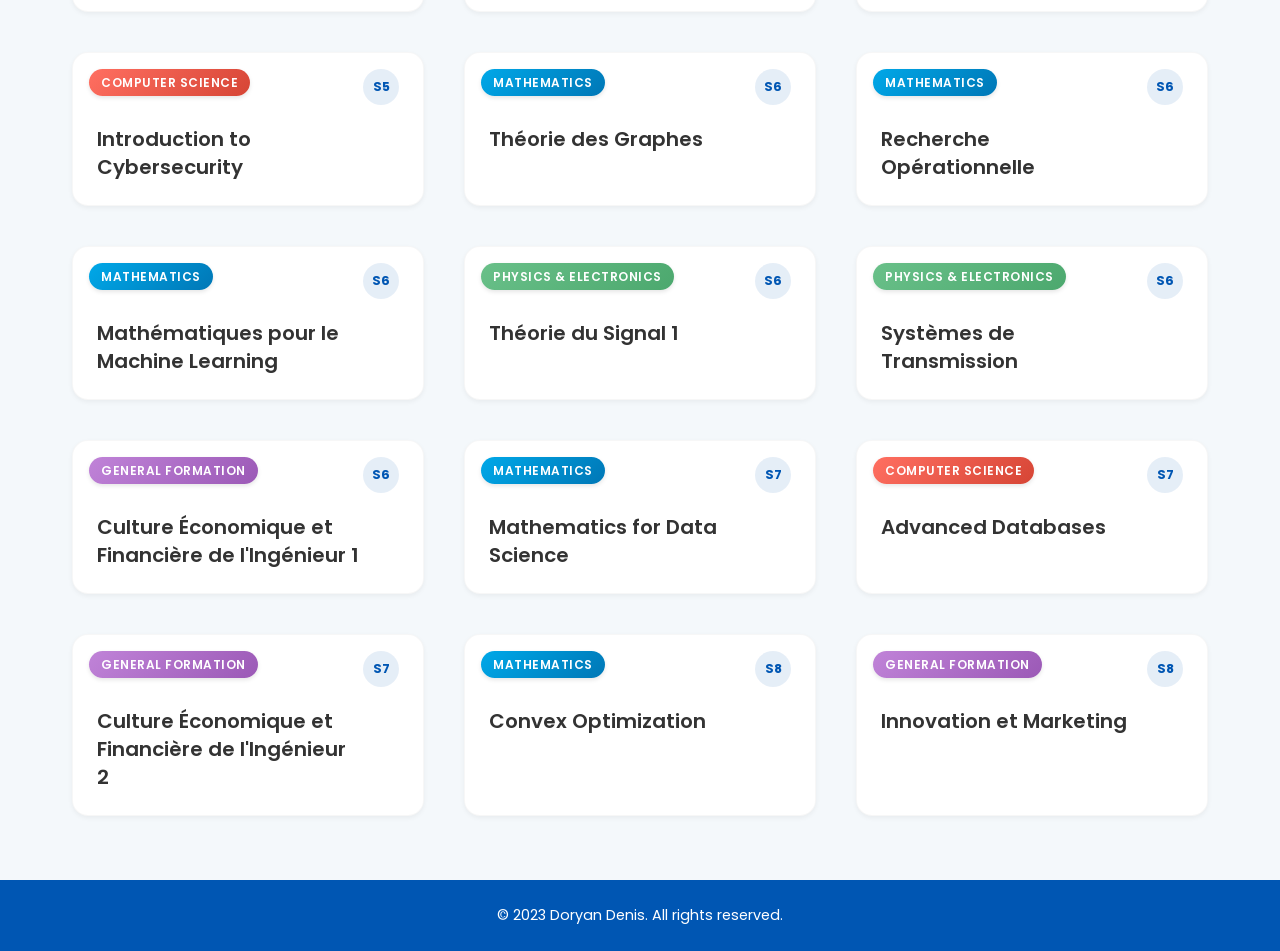
==== commit f6732409: "feat: ajouter une carte d'étude pour "Modélisation Mathématique" avec lien vers le PDF" ====
--- a/index.html
+++ b/index.html
@@ -102,6 +102,14 @@
                     <div class="category-label category-math">Mathematics</div>
                     <span class="semester">S4</span>
                     <div class="content">
+                        <h3>Modélisation Mathématique</h3>
+                    </div>
+                    <a href="pdf/sm401.pdf" target="_blank" class="card-link"></a>
+                </div>
+                <div class="study-card">
+                    <div class="category-label category-math">Mathematics</div>
+                    <span class="semester">S4</span>
+                    <div class="content">
                         <h3>Automates Finis et Expressions Rationnelles</h3>
                     </div>
                     <a href="pdf/sm402.pdf" target="_blank" class="card-link"></a>
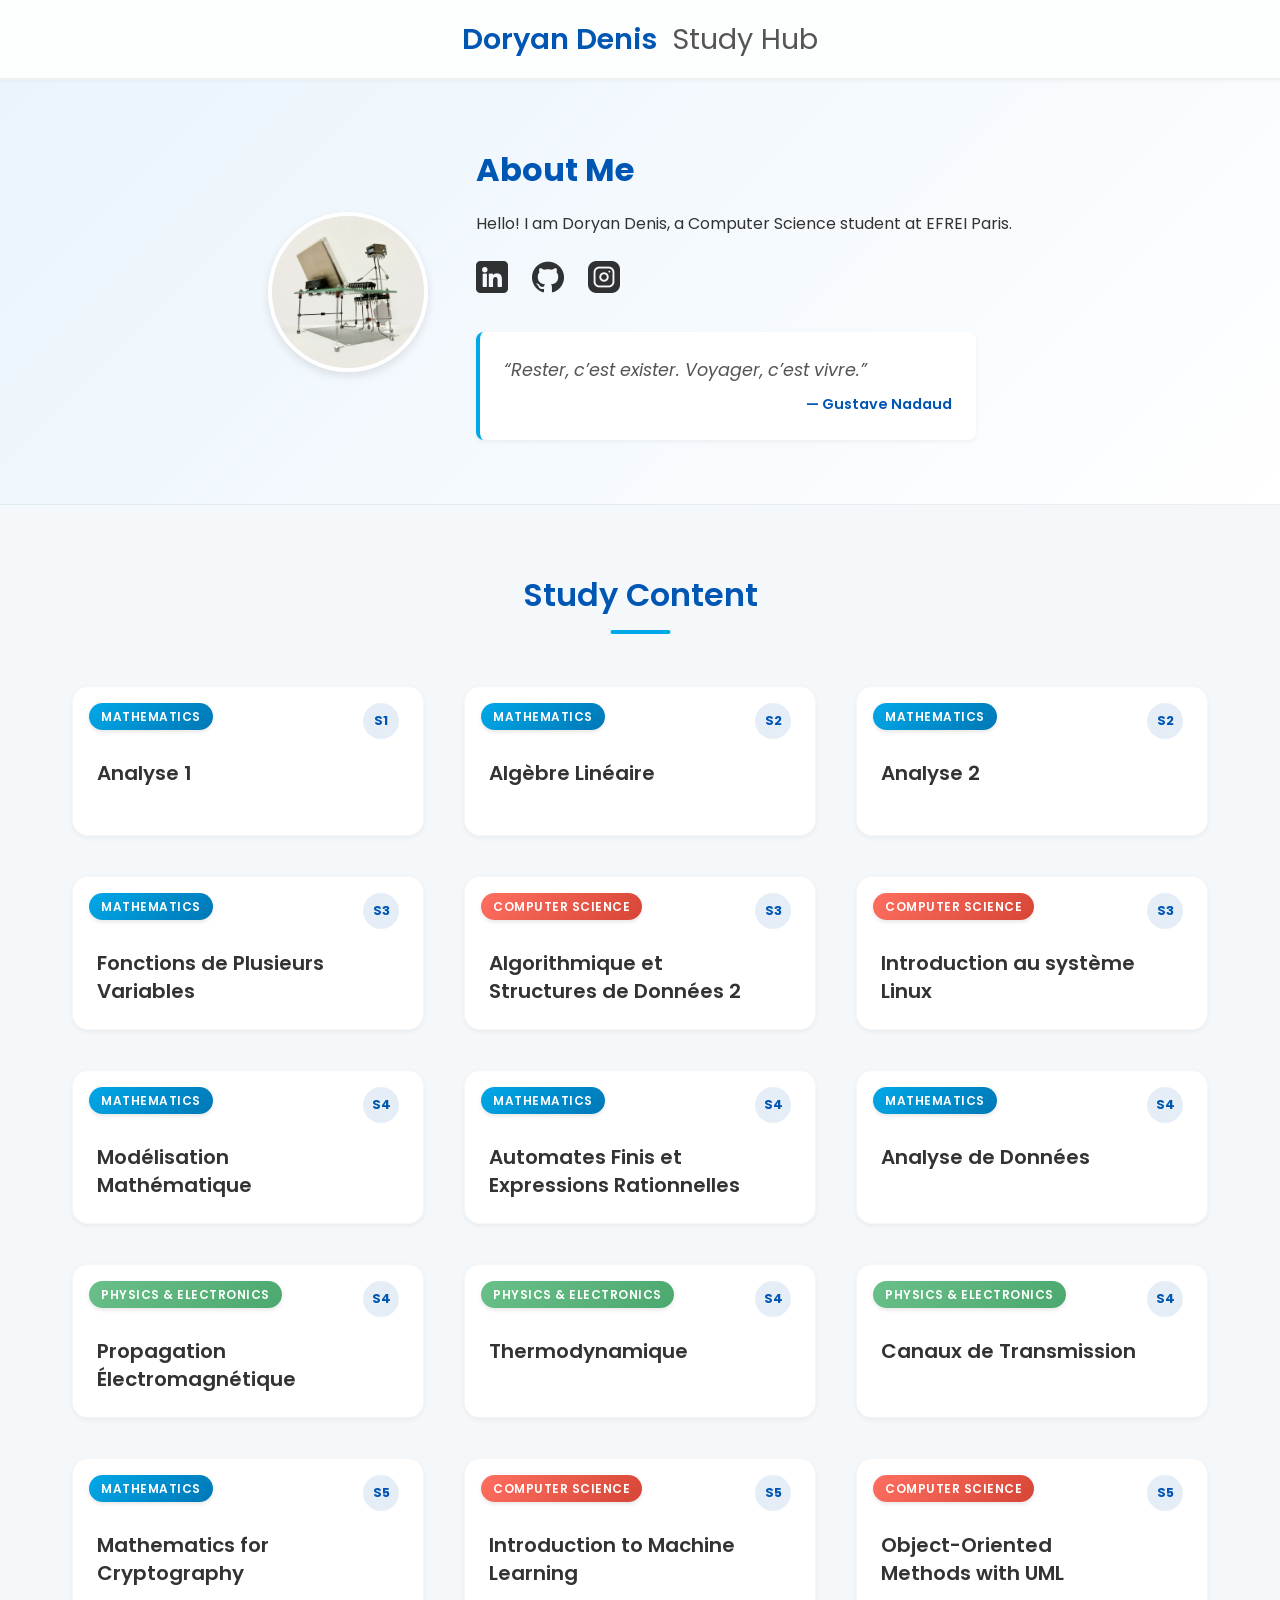
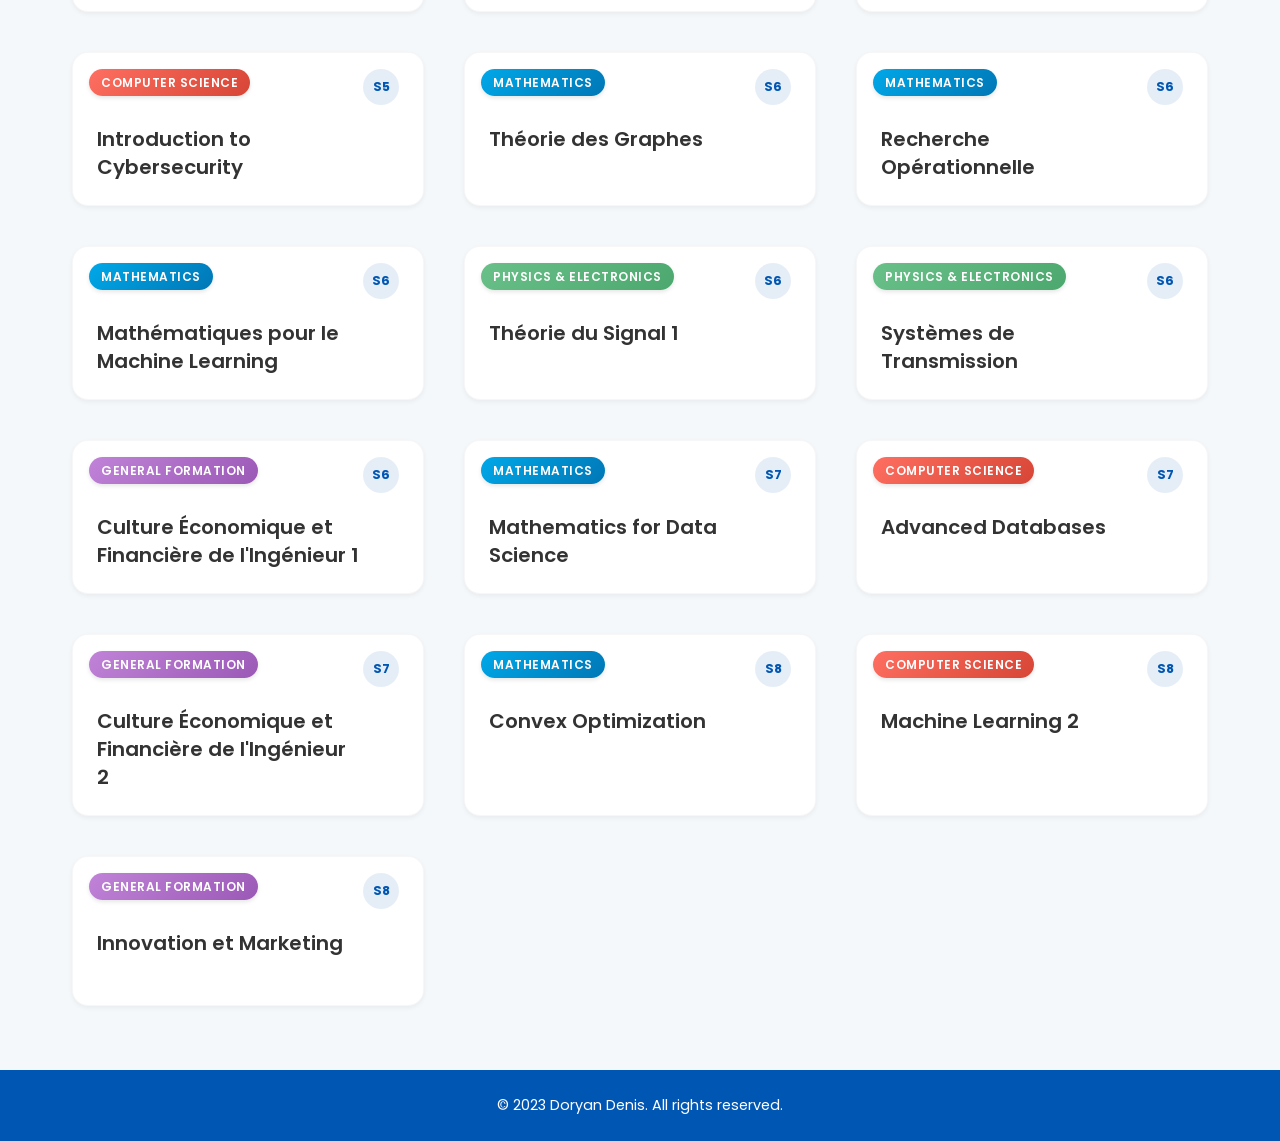
==== commit 4741ecdd: "feat: ajouter une carte d'étude pour "Machine Learning 2" avec lien vers la plateforme" ====
--- a/index.html
+++ b/index.html
@@ -259,6 +259,14 @@
                     <a href="pdf/st2cxo.pdf" target="_blank" class="card-link"></a>
                 </div>
                 <div class="study-card">
+                    <div class="category-label category-cs">Computer Science</div>
+                    <span class="semester">S8</span>
+                    <div class="content">
+                        <h3>Machine Learning 2</h3>
+                    </div>
+                    <a href="https://dordns-machine-learning-2.share.connect.posit.cloud/" target="_blank" class="card-link"></a>
+                </div>
+                <div class="study-card">
                     <div class="category-label category-gf">General Formation</div>
                     <span class="semester">S8</span>
                     <div class="content">
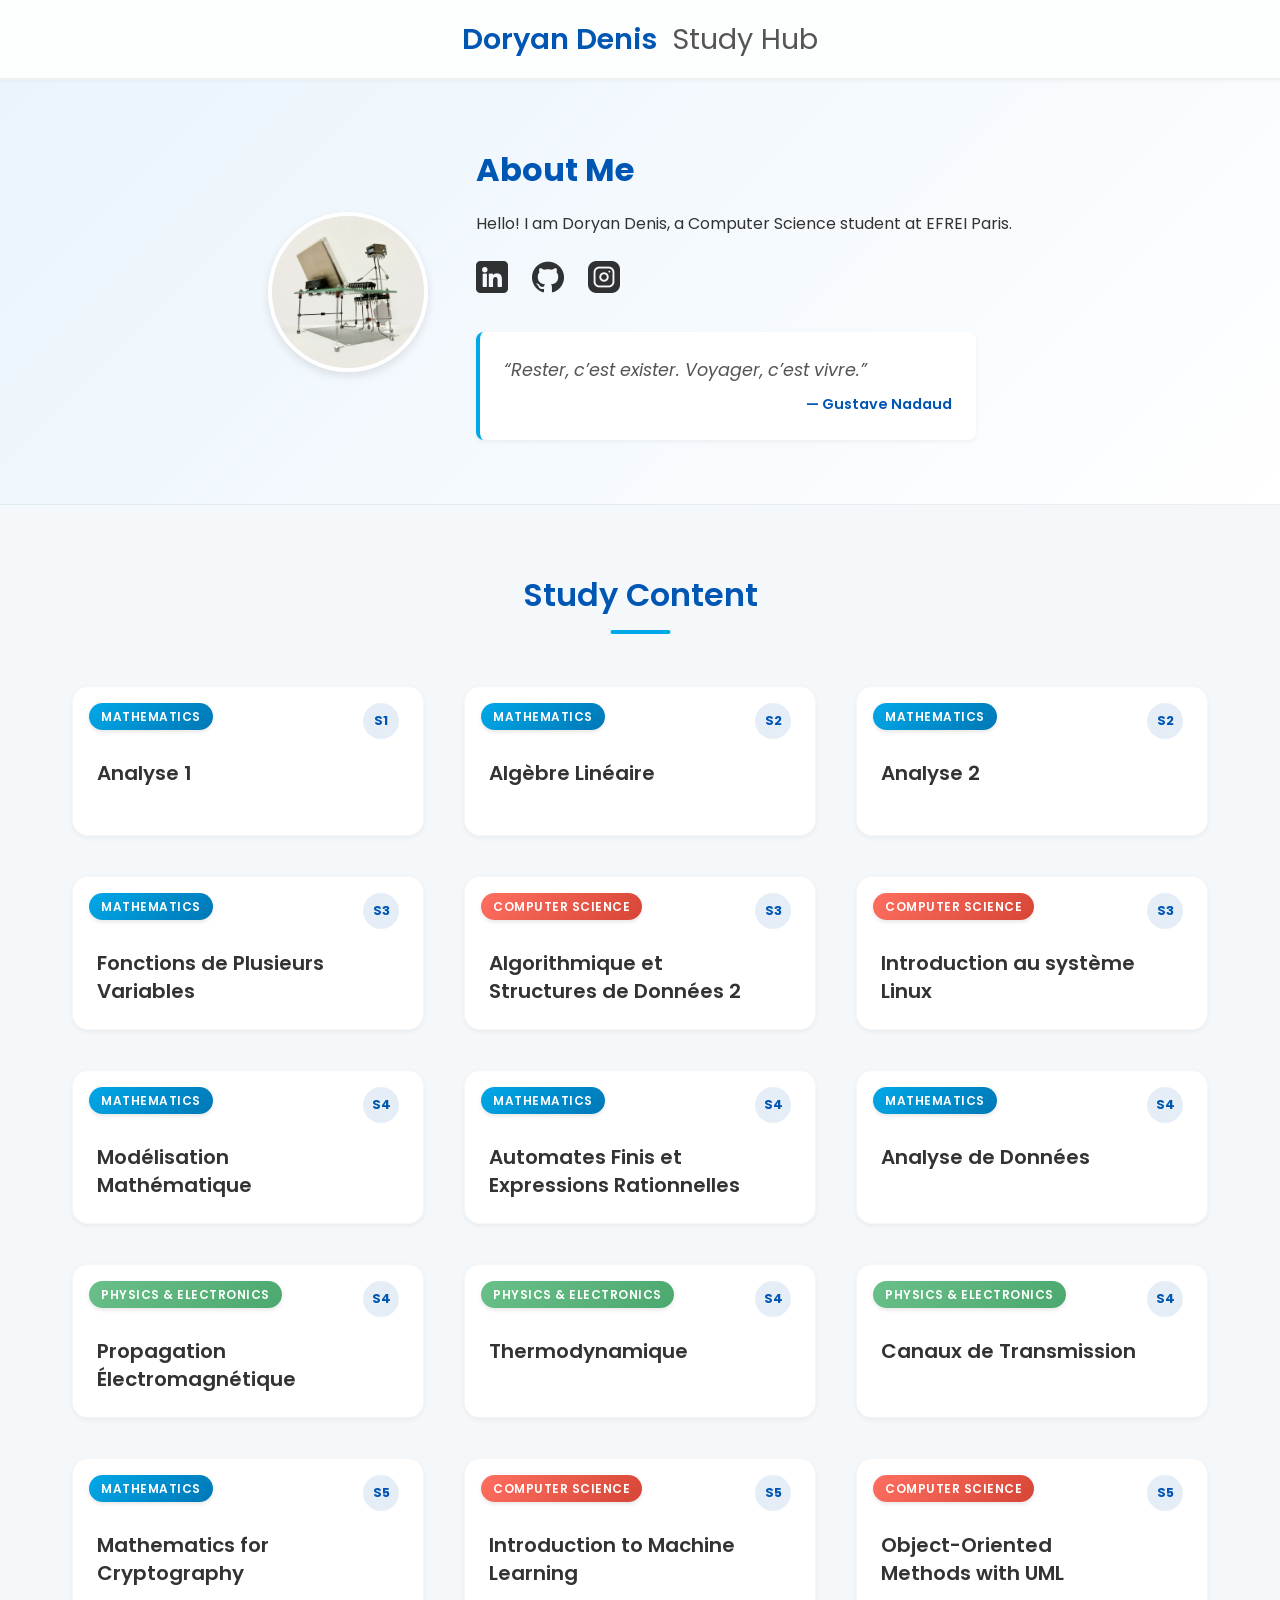
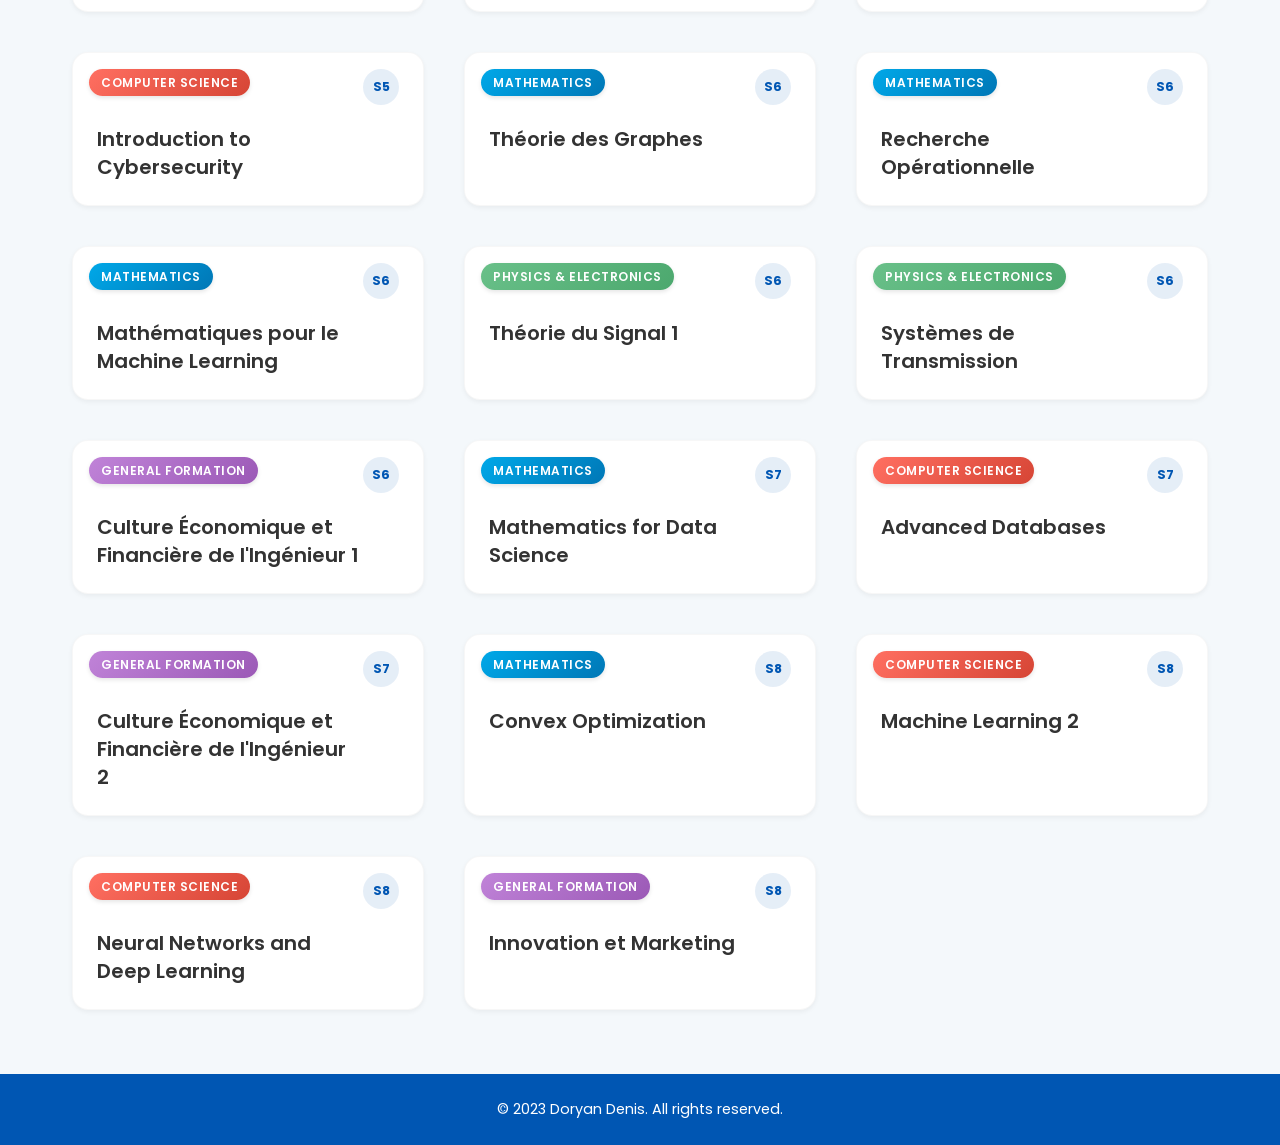
==== commit 65a2a39b: "feat: ajouter une carte d'étude pour "Neural Networks and Deep Learning" avec lien vers le PDF" ====
--- a/index.html
+++ b/index.html
@@ -267,6 +267,14 @@
                     <a href="https://dordns-machine-learning-2.share.connect.posit.cloud/" target="_blank" class="card-link"></a>
                 </div>
                 <div class="study-card">
+                    <div class="category-label category-cs">Computer Science</div>
+                    <span class="semester">S8</span>
+                    <div class="content">
+                        <h3>Neural Networks and Deep Learning</h3>
+                    </div>
+                    <a href="pdf/st2dls8.pdf" target="_blank" class="card-link"></a>
+                </div>
+                <div class="study-card">
                     <div class="category-label category-gf">General Formation</div>
                     <span class="semester">S8</span>
                     <div class="content">
